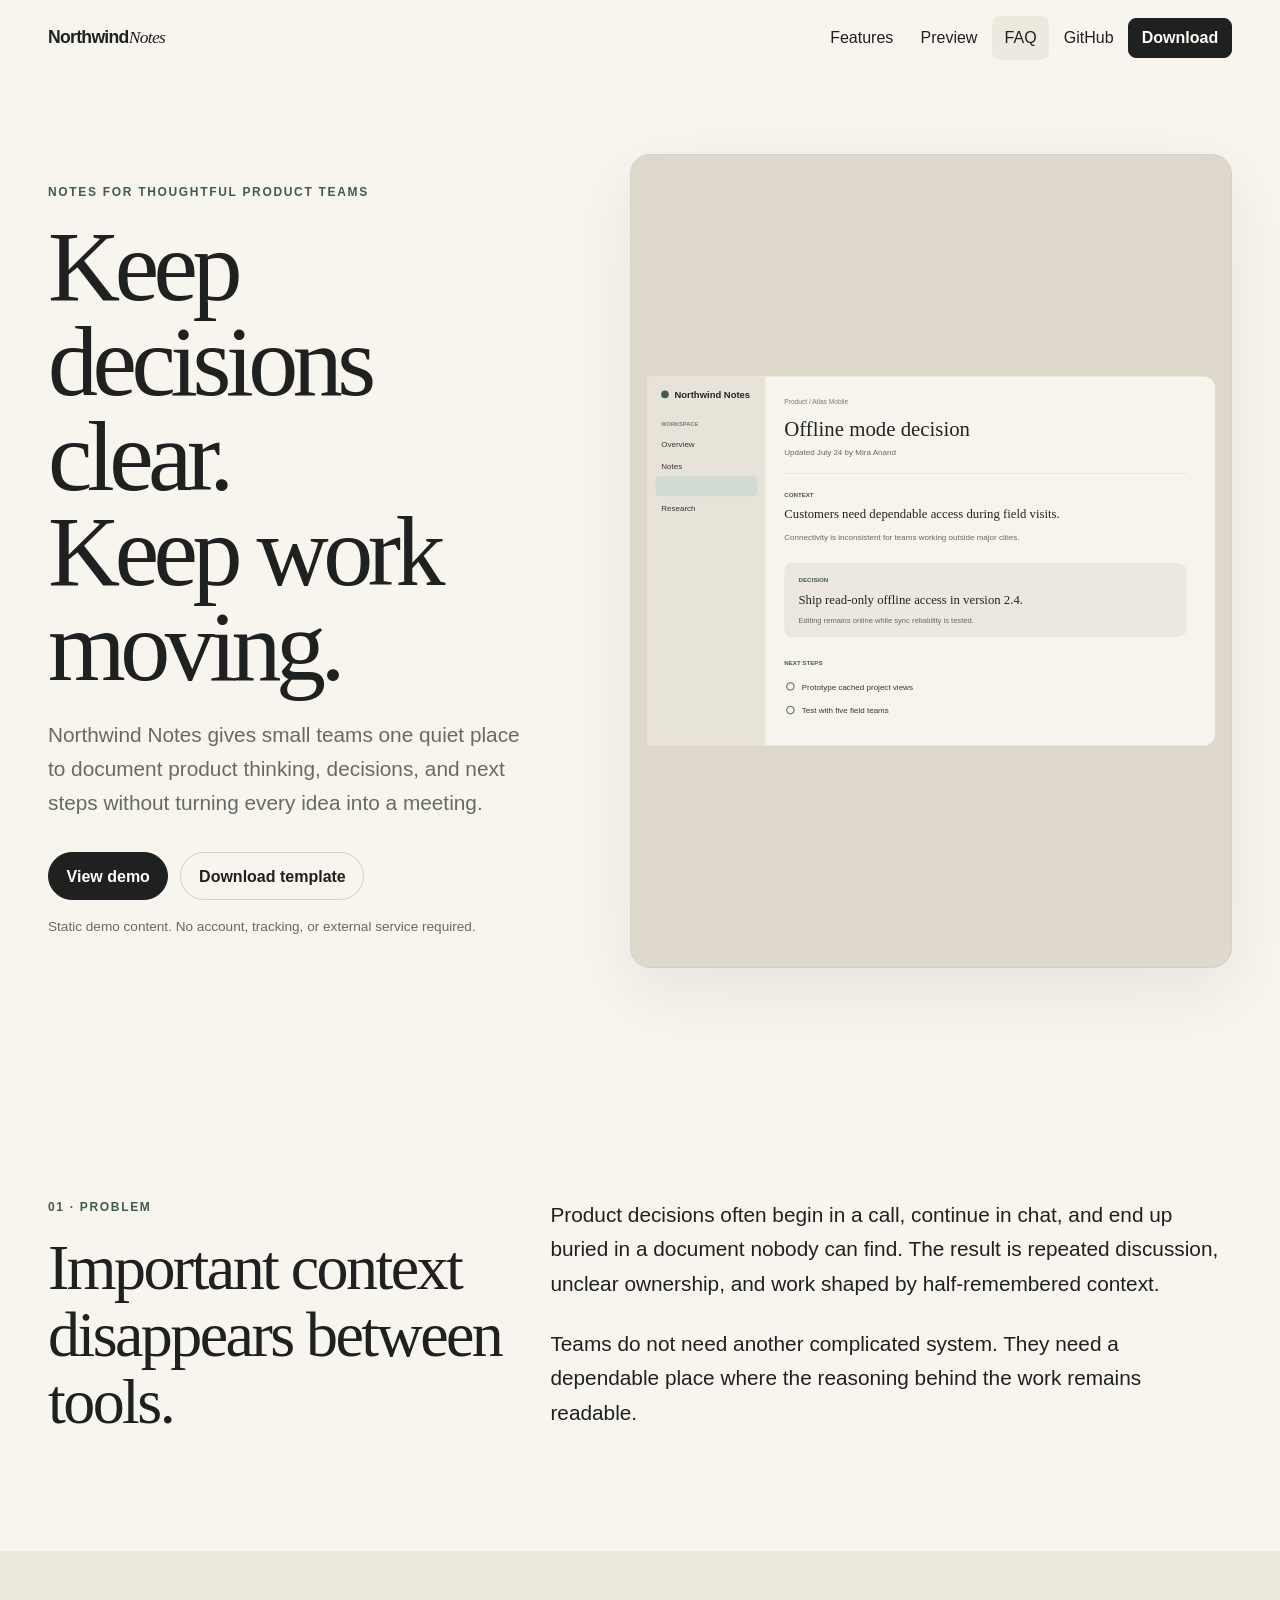
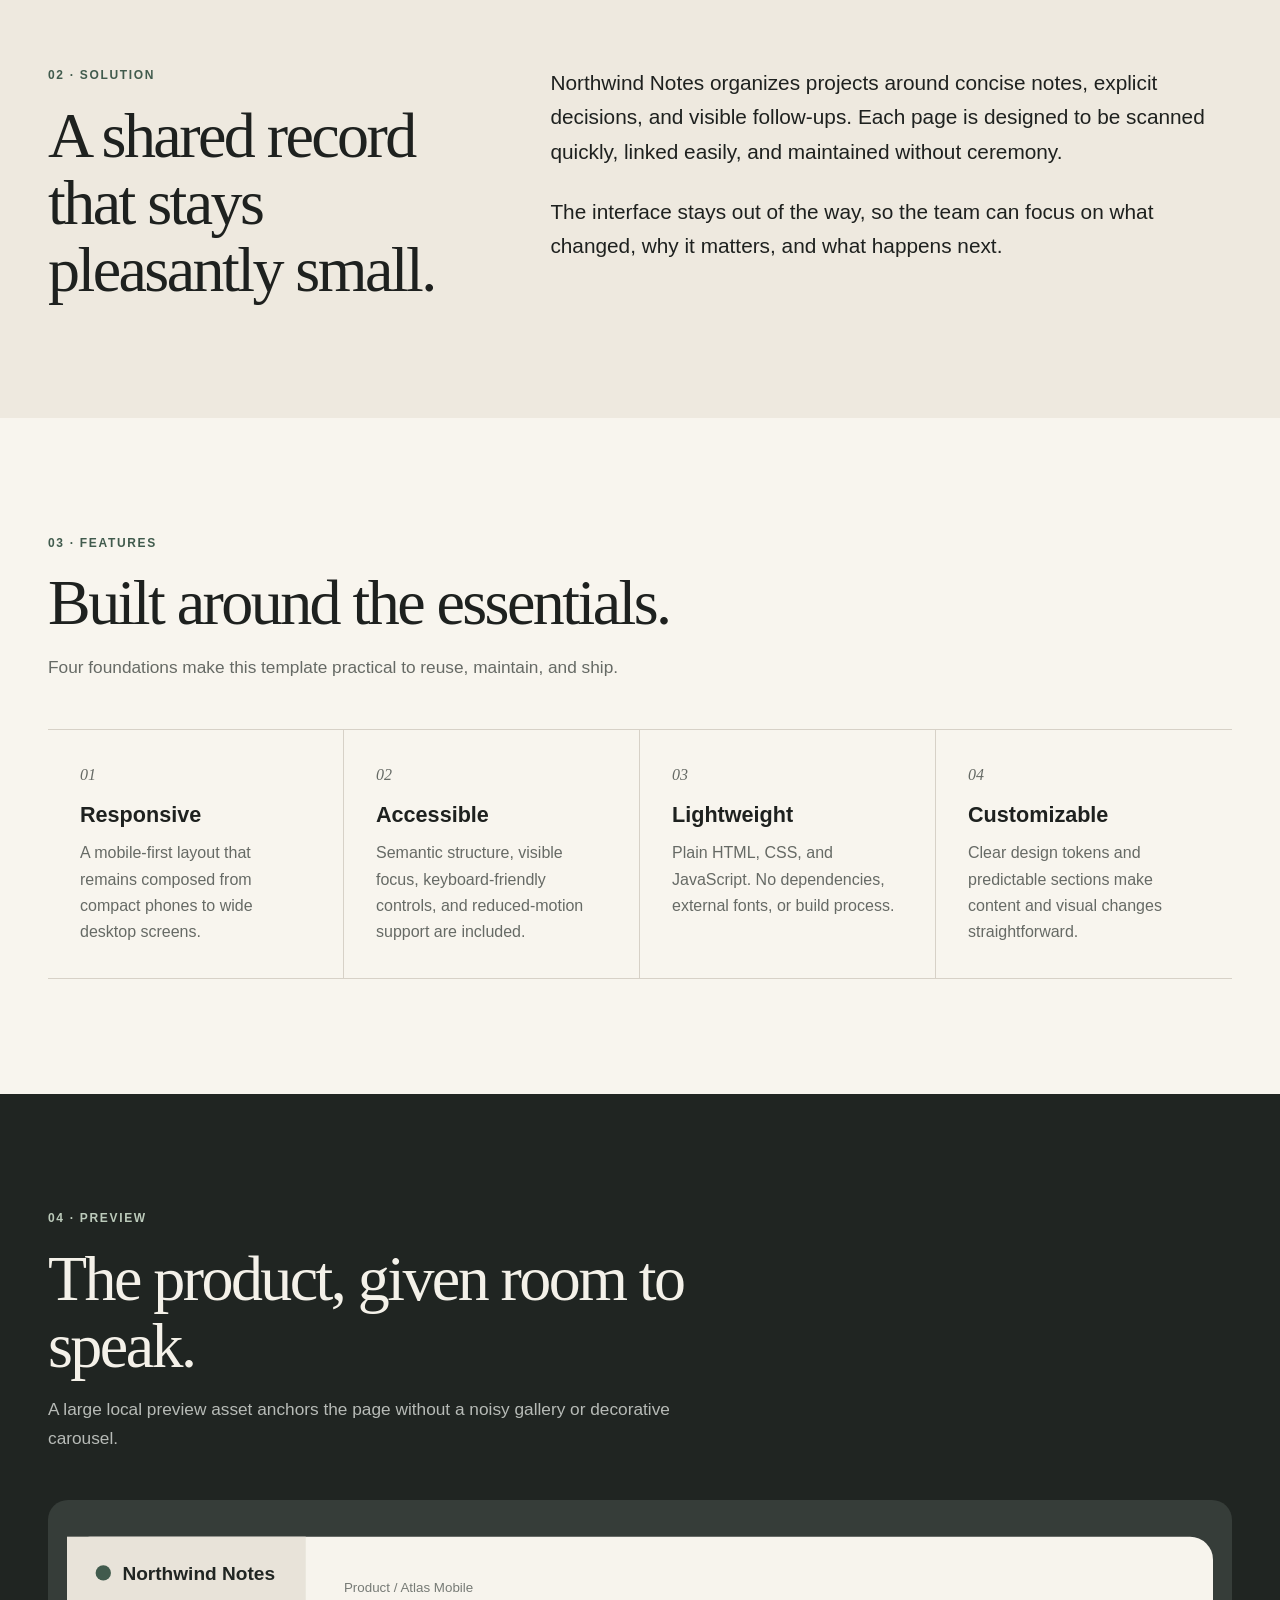
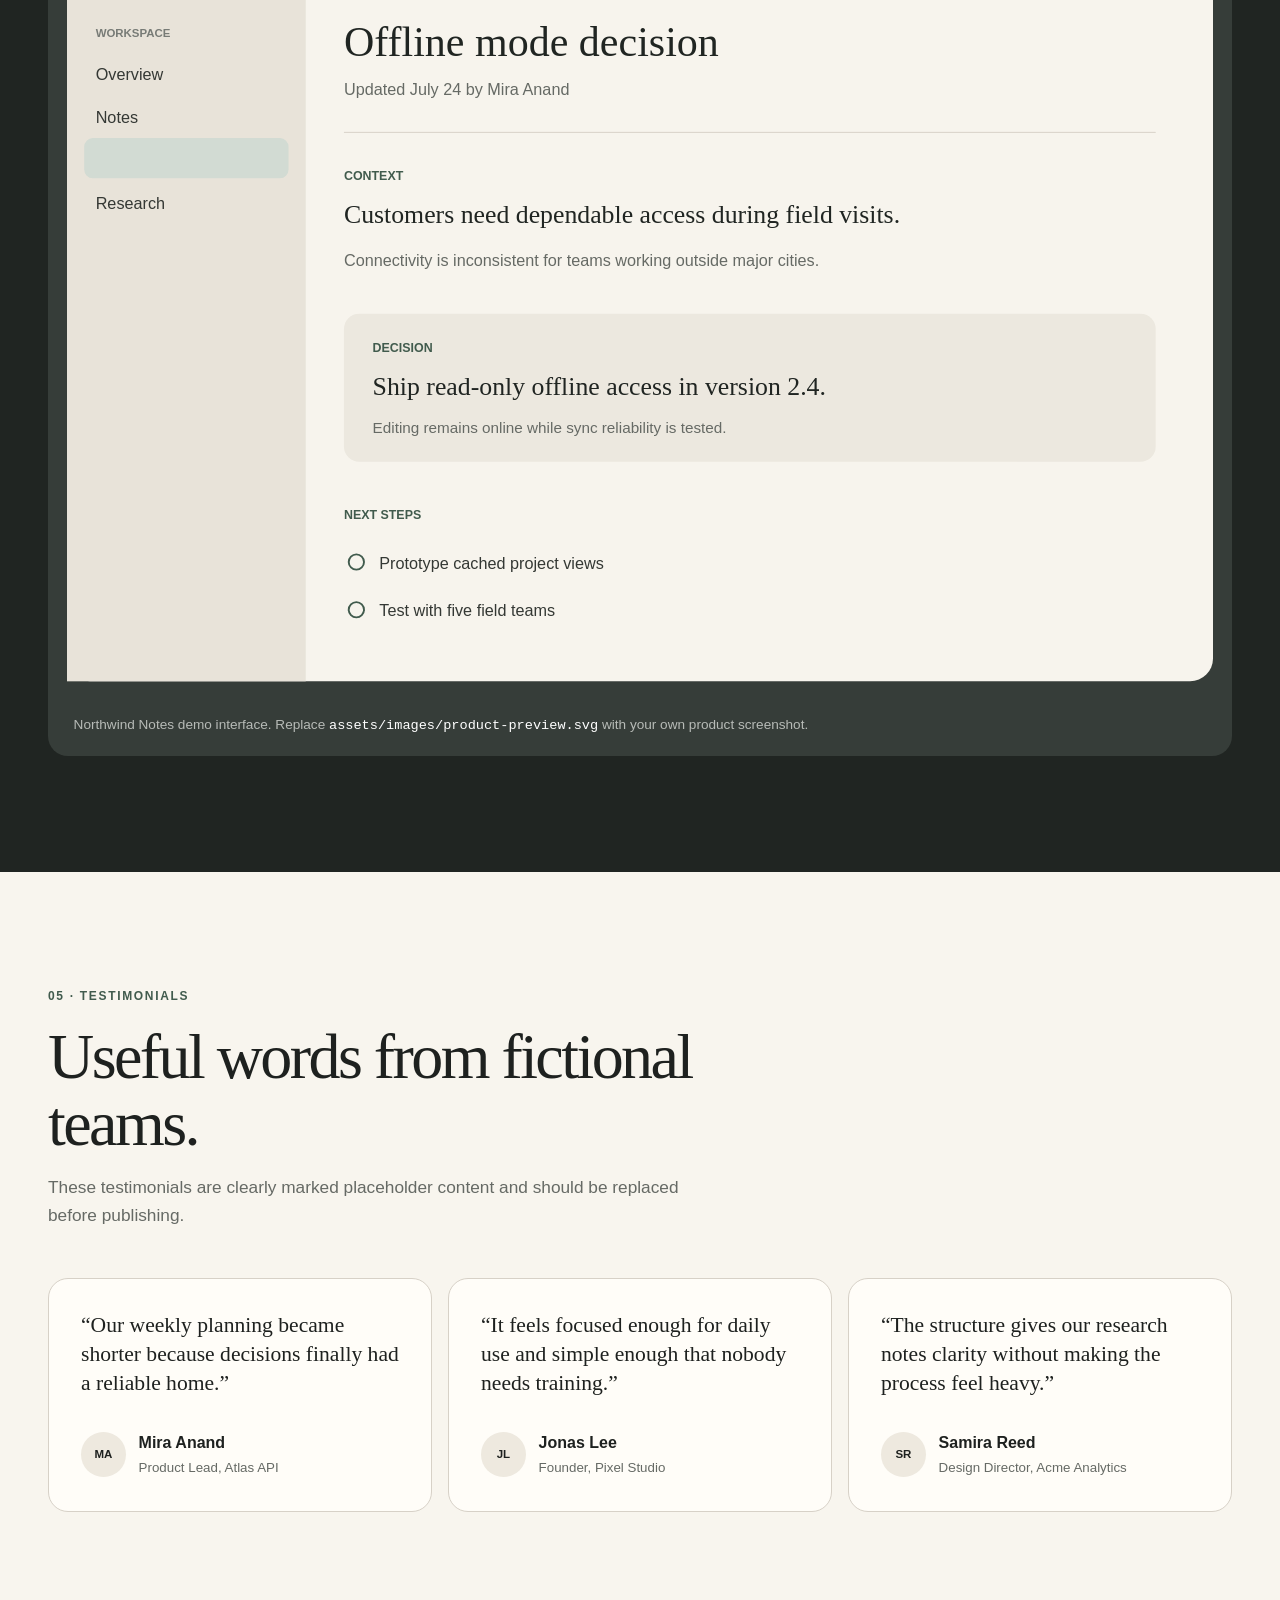
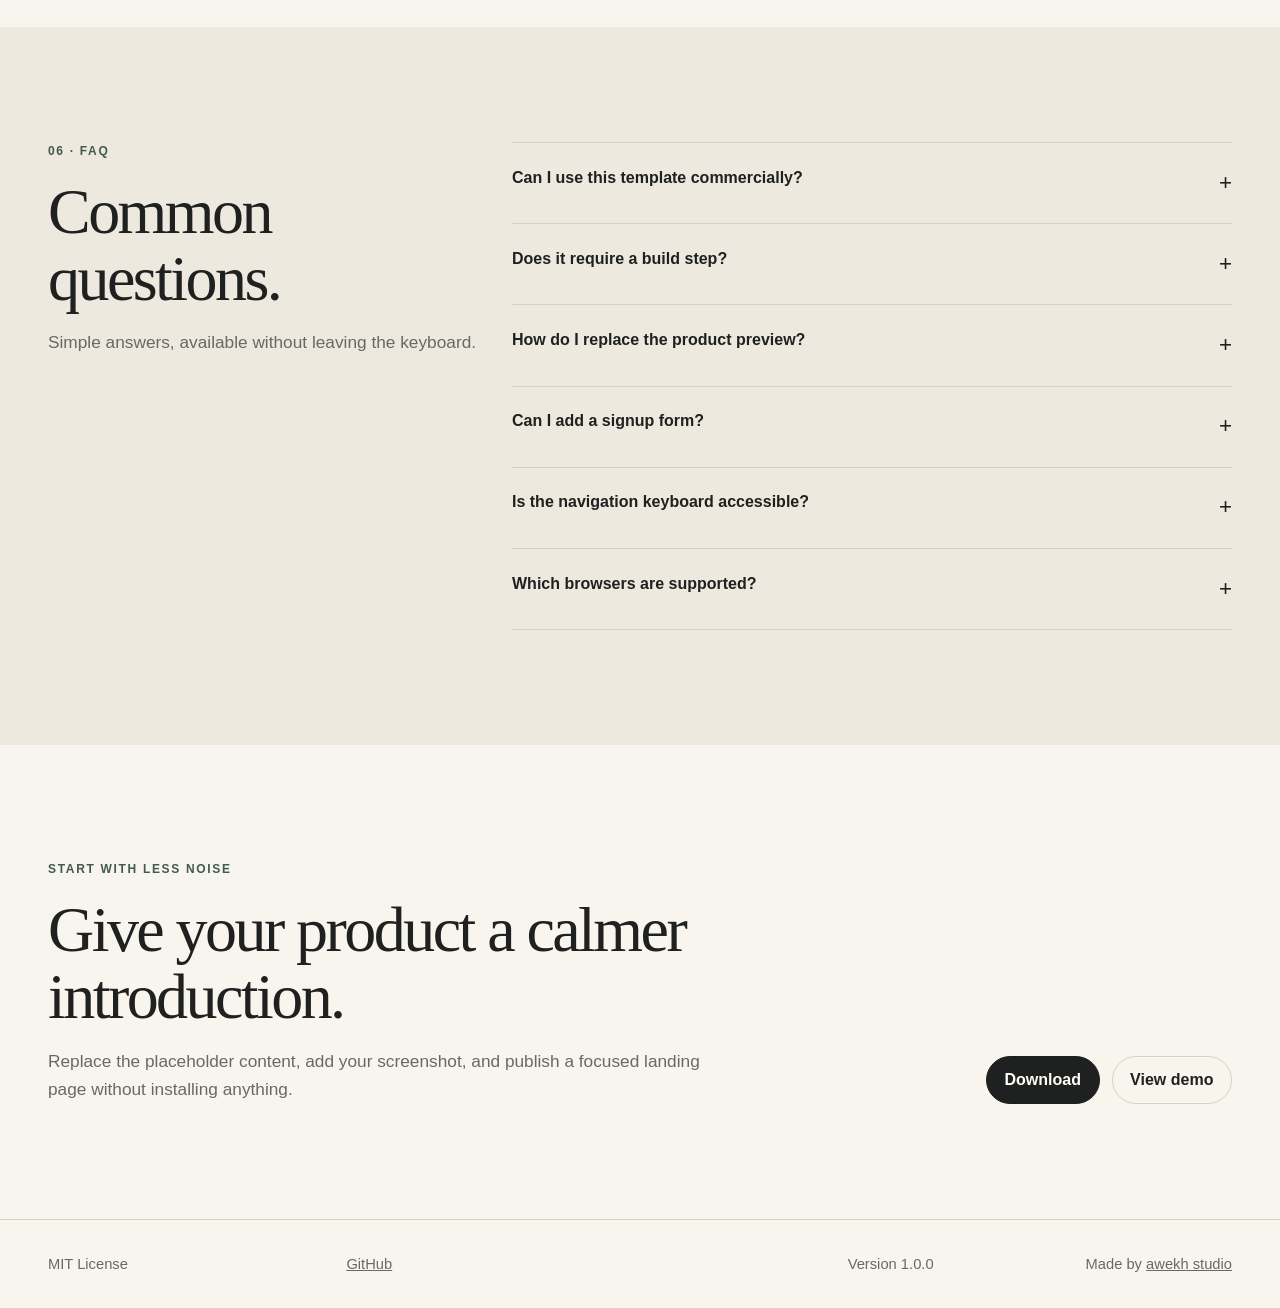
==== index.html @ 86cfe7d2 "initial commit" ====
<!doctype html>
<html lang="en">
<head>
  <meta charset="utf-8">
  <meta name="viewport" content="width=device-width, initial-scale=1">
  <title>Northwind Notes — Calm product notes for focused teams</title>
  <meta name="description" content="Northwind Notes is a calm, focused workspace for product notes, decisions, and lightweight collaboration.">
  <meta name="theme-color" content="#f5f1e8">
  <link rel="canonical" href="https://awekhstudio.github.io/calmlanding/">
  <meta property="og:title" content="Northwind Notes — Calm product notes for focused teams">
  <meta property="og:description" content="A thoughtful workspace for product notes, decisions, and lightweight collaboration.">
  <meta property="og:type" content="website">
  <meta property="og:image" content="preview/calmlanding-cover.jpg">
  <meta name="twitter:card" content="summary_large_image">
  <link rel="icon" href="assets/icons/favicon.svg" type="image/svg+xml">
  <link rel="stylesheet" href="assets/css/reset.css">
  <link rel="stylesheet" href="assets/css/style.css">
  <script src="assets/js/main.js" defer></script>
</head>
<body id="top">
  <a class="skip-link" href="#main-content">Skip to main content</a>

  <header class="site-header" data-header>
    <div class="container nav-shell">
      <a class="brand" href="#top" aria-label="Northwind Notes home">Northwind<span>Notes</span></a>
      <button class="menu-toggle" type="button" aria-expanded="false" aria-controls="primary-navigation">
        <span class="sr-only">Toggle navigation</span>
        <span aria-hidden="true"></span><span aria-hidden="true"></span>
      </button>
      <nav id="primary-navigation" class="primary-nav" aria-label="Primary navigation" data-navigation>
        <a href="#features">Features</a>
        <a href="#preview">Preview</a>
        <a href="#faq">FAQ</a>
        <a href="https://github.com/awekhstudio/calmlanding">GitHub</a>
        <a class="button button-small" href="https://github.com/awekhstudio/calmlanding/archive/refs/heads/main.zip">Download</a>
      </nav>
    </div>
  </header>

  <main id="main-content">
    <section class="hero section">
      <div class="container hero-grid">
        <div class="hero-preview" aria-label="Northwind Notes product preview">
          <img src="assets/images/product-preview.svg" width="1200" height="780" alt="Northwind Notes interface showing a project decision log and recent notes">
        </div>
        <div class="hero-copy">
          <p class="eyebrow">Notes for thoughtful product teams</p>
          <h1>Keep decisions clear.<br>Keep work moving.</h1>
          <p class="lead">Northwind Notes gives small teams one quiet place to document product thinking, decisions, and next steps without turning every idea into a meeting.</p>
          <div class="button-group">
            <a class="button" href="#preview">View demo</a>
            <a class="button button-secondary" href="https://github.com/awekhstudio/calmlanding/archive/refs/heads/main.zip">Download template</a>
          </div>
          <p class="hero-note">Static demo content. No account, tracking, or external service required.</p>
        </div>
      </div>
    </section>

    <section class="section problem" aria-labelledby="problem-title">
      <div class="container editorial-grid">
        <div>
          <p class="section-label" aria-hidden="true">01 · Problem</p>
          <h2 id="problem-title">Important context disappears between tools.</h2>
        </div>
        <div class="editorial-copy">
          <p>Product decisions often begin in a call, continue in chat, and end up buried in a document nobody can find. The result is repeated discussion, unclear ownership, and work shaped by half-remembered context.</p>
          <p>Teams do not need another complicated system. They need a dependable place where the reasoning behind the work remains readable.</p>
        </div>
      </div>
    </section>

    <section class="section solution section-tinted" aria-labelledby="solution-title">
      <div class="container editorial-grid">
        <div>
          <p class="section-label" aria-hidden="true">02 · Solution</p>
          <h2 id="solution-title">A shared record that stays pleasantly small.</h2>
        </div>
        <div class="editorial-copy">
          <p>Northwind Notes organizes projects around concise notes, explicit decisions, and visible follow-ups. Each page is designed to be scanned quickly, linked easily, and maintained without ceremony.</p>
          <p>The interface stays out of the way, so the team can focus on what changed, why it matters, and what happens next.</p>
        </div>
      </div>
    </section>

    <section id="features" class="section" aria-labelledby="features-title">
      <div class="container">
        <div class="section-heading">
          <p class="section-label" aria-hidden="true">03 · Features</p>
          <h2 id="features-title">Built around the essentials.</h2>
          <p>Four foundations make this template practical to reuse, maintain, and ship.</p>
        </div>
        <div class="features-grid">
          <article><span class="feature-index" aria-hidden="true">01</span><h3>Responsive</h3><p>A mobile-first layout that remains composed from compact phones to wide desktop screens.</p></article>
          <article><span class="feature-index" aria-hidden="true">02</span><h3>Accessible</h3><p>Semantic structure, visible focus, keyboard-friendly controls, and reduced-motion support are included.</p></article>
          <article><span class="feature-index" aria-hidden="true">03</span><h3>Lightweight</h3><p>Plain HTML, CSS, and JavaScript. No dependencies, external fonts, or build process.</p></article>
          <article><span class="feature-index" aria-hidden="true">04</span><h3>Customizable</h3><p>Clear design tokens and predictable sections make content and visual changes straightforward.</p></article>
        </div>
      </div>
    </section>

    <section id="preview" class="section preview-section section-dark" aria-labelledby="preview-title">
      <div class="container">
        <div class="section-heading section-heading-light">
          <p class="section-label" aria-hidden="true">04 · Preview</p>
          <h2 id="preview-title">The product, given room to speak.</h2>
          <p>A large local preview asset anchors the page without a noisy gallery or decorative carousel.</p>
        </div>
        <figure class="product-figure">
          <img src="assets/images/product-preview.svg" width="1200" height="780" alt="Large preview of Northwind Notes with project navigation, decision content, and team activity">
          <figcaption>Northwind Notes demo interface. Replace <code>assets/images/product-preview.svg</code> with your own product screenshot.</figcaption>
        </figure>
      </div>
    </section>

    <section class="section testimonials" aria-labelledby="testimonials-title">
      <div class="container">
        <div class="section-heading">
          <p class="section-label" aria-hidden="true">05 · Testimonials</p>
          <h2 id="testimonials-title">Useful words from fictional teams.</h2>
          <p>These testimonials are clearly marked placeholder content and should be replaced before publishing.</p>
        </div>
        <div class="testimonial-grid">
          <figure><blockquote>“Our weekly planning became shorter because decisions finally had a reliable home.”</blockquote><figcaption><span class="avatar" aria-hidden="true">MA</span><span><strong>Mira Anand</strong><small>Product Lead, Atlas API</small></span></figcaption></figure>
          <figure><blockquote>“It feels focused enough for daily use and simple enough that nobody needs training.”</blockquote><figcaption><span class="avatar" aria-hidden="true">JL</span><span><strong>Jonas Lee</strong><small>Founder, Pixel Studio</small></span></figcaption></figure>
          <figure><blockquote>“The structure gives our research notes clarity without making the process feel heavy.”</blockquote><figcaption><span class="avatar" aria-hidden="true">SR</span><span><strong>Samira Reed</strong><small>Design Director, Acme Analytics</small></span></figcaption></figure>
        </div>
      </div>
    </section>

    <section id="faq" class="section section-tinted" aria-labelledby="faq-title">
      <div class="container faq-layout">
        <div class="section-heading">
          <p class="section-label" aria-hidden="true">06 · FAQ</p>
          <h2 id="faq-title">Common questions.</h2>
          <p>Simple answers, available without leaving the keyboard.</p>
        </div>
        <div class="accordion" data-accordion>
          <section class="faq-item"><h3><button aria-expanded="false" aria-controls="faq-1" id="faq-button-1">Can I use this template commercially?<span aria-hidden="true">+</span></button></h3><div id="faq-1" role="region" aria-labelledby="faq-button-1" hidden><p>Yes. CalmLanding is released under the MIT License, so commercial and personal use are permitted with the required license notice.</p></div></section>
          <section class="faq-item"><h3><button aria-expanded="false" aria-controls="faq-2" id="faq-button-2">Does it require a build step?<span aria-hidden="true">+</span></button></h3><div id="faq-2" role="region" aria-labelledby="faq-button-2" hidden><p>No. Open <code>index.html</code> directly, or publish the repository through any static hosting provider.</p></div></section>
          <section class="faq-item"><h3><button aria-expanded="false" aria-controls="faq-3" id="faq-button-3">How do I replace the product preview?<span aria-hidden="true">+</span></button></h3><div id="faq-3" role="region" aria-labelledby="faq-button-3" hidden><p>Replace the local SVG in <code>assets/images</code>, then update the image dimensions and alternative text in <code>index.html</code>.</p></div></section>
          <section class="faq-item"><h3><button aria-expanded="false" aria-controls="faq-4" id="faq-button-4">Can I add a signup form?<span aria-hidden="true">+</span></button></h3><div id="faq-4" role="region" aria-labelledby="faq-button-4" hidden><p>Yes, but form processing requires a backend or third-party service. Review its privacy, accessibility, and security implications before adding it.</p></div></section>
          <section class="faq-item"><h3><button aria-expanded="false" aria-controls="faq-5" id="faq-button-5">Is the navigation keyboard accessible?<span aria-hidden="true">+</span></button></h3><div id="faq-5" role="region" aria-labelledby="faq-button-5" hidden><p>Yes. The menu button exposes its state, focus remains visible, and the mobile menu closes with Escape.</p></div></section>
          <section class="faq-item"><h3><button aria-expanded="false" aria-controls="faq-6" id="faq-button-6">Which browsers are supported?<span aria-hidden="true">+</span></button></h3><div id="faq-6" role="region" aria-labelledby="faq-button-6" hidden><p>The template targets current versions of Chrome, Edge, Firefox, and Safari. Internet Explorer is not supported.</p></div></section>
        </div>
      </div>
    </section>

    <section class="section cta" aria-labelledby="cta-title">
      <div class="container cta-inner">
        <div><p class="eyebrow">Start with less noise</p><h2 id="cta-title">Give your product a calmer introduction.</h2><p>Replace the placeholder content, add your screenshot, and publish a focused landing page without installing anything.</p></div>
        <div class="button-group"><a class="button" href="https://github.com/awekhstudio/calmlanding/archive/refs/heads/main.zip">Download</a><a class="button button-secondary" href="#preview">View demo</a></div>
      </div>
    </section>
  </main>

  <footer class="site-footer">
    <div class="container footer-grid">
      <p>MIT License</p>
      <a href="https://github.com/awekhstudio/calmlanding">GitHub</a>
      <p>Version 1.0.0</p>
      <p>Made by <a href="https://github.com/awekhstudio">awekh studio</a></p>
    </div>
  </footer>
</body>
</html>
---- assets/css/style.css ----
:root{--color-bg:#f8f5ee;--color-surface:#fffdf8;--color-tint:#eee9df;--color-text:#1e211f;--color-muted:#666a65;--color-line:#d7d1c7;--color-accent:#415b4d;--color-dark:#202522;--color-dark-text:#f4f1e9;--font-sans:Inter,ui-sans-serif,-apple-system,BlinkMacSystemFont,"Segoe UI",sans-serif;--font-serif:Georgia,"Times New Roman",serif;--container:1200px;--gutter:clamp(1.25rem,4vw,3rem);--space-1:.5rem;--space-2:.75rem;--space-3:1rem;--space-4:1.5rem;--space-5:2rem;--space-6:3rem;--space-7:clamp(4.5rem,9vw,8rem);--radius:1.25rem;--transition:180ms ease}
html{background:var(--color-bg);scroll-padding-top:6rem}body{font-family:var(--font-sans);color:var(--color-text);background:var(--color-bg);line-height:1.65}a{color:inherit}button,a{touch-action:manipulation}.container{width:min(100% - (2 * var(--gutter)),var(--container));margin-inline:auto}.section{padding-block:var(--space-7)}.sr-only{position:absolute;width:1px;height:1px;padding:0;margin:-1px;overflow:hidden;clip:rect(0,0,0,0);white-space:nowrap;border:0}.skip-link{position:fixed;z-index:100;top:1rem;left:1rem;padding:.75rem 1rem;background:var(--color-text);color:white;transform:translateY(-180%)}.skip-link:focus{transform:none}a:focus-visible,button:focus-visible{outline:3px solid #8e6f2f;outline-offset:4px}.site-header{position:sticky;top:0;z-index:20;background:color-mix(in srgb,var(--color-bg) 92%,transparent);border-bottom:1px solid transparent;backdrop-filter:blur(12px)}.site-header.is-scrolled{border-color:var(--color-line)}.nav-shell{min-height:4.75rem;display:flex;align-items:center;justify-content:space-between}.brand{font-weight:750;text-decoration:none;letter-spacing:-.04em;font-size:1.1rem}.brand span{font-family:var(--font-serif);font-style:italic;font-weight:400}.menu-toggle{width:2.75rem;height:2.75rem;border:1px solid var(--color-line);border-radius:50%;background:var(--color-surface);display:grid;place-content:center;gap:6px}.menu-toggle span[aria-hidden]{display:block;width:18px;height:1px;background:currentColor;transition:transform var(--transition)}.menu-toggle[aria-expanded=true] span[aria-hidden]:first-of-type{transform:translateY(3.5px) rotate(45deg)}.menu-toggle[aria-expanded=true] span[aria-hidden]:last-of-type{transform:translateY(-3.5px) rotate(-45deg)}.primary-nav{position:absolute;inset:4.75rem 0 auto;background:var(--color-bg);border-bottom:1px solid var(--color-line);padding:1rem var(--gutter) 1.5rem;display:none;flex-direction:column;gap:.25rem}.primary-nav.is-open{display:flex}.primary-nav a{padding:.75rem;text-decoration:none;border-radius:.5rem}.primary-nav a:not(.button):hover,.primary-nav a[aria-current=true]{background:var(--color-tint)}.button{display:inline-flex;justify-content:center;align-items:center;min-height:3rem;padding:.75rem 1.1rem;border:1px solid var(--color-text);background:var(--color-text);color:var(--color-surface);border-radius:999px;font-weight:650;text-decoration:none;line-height:1.2;transition:transform var(--transition),background var(--transition)}.button:hover{transform:translateY(-2px);background:#343936}.button-secondary{background:transparent;color:var(--color-text);border-color:var(--color-line)}.button-secondary:hover{background:var(--color-surface)}.button-small{min-height:2.5rem;padding:.55rem 1rem}.hero{padding-top:clamp(2rem,6vw,5rem)}.hero-grid{display:grid;gap:var(--space-6)}.hero-preview{order:-1;background:#ded8cd;border:1px solid var(--color-line);border-radius:var(--radius);padding:clamp(.6rem,2vw,1rem);box-shadow:0 24px 70px rgb(34 37 34 / .08)}.hero-preview img{border-radius:calc(var(--radius) - .45rem);width:100%}.eyebrow,.section-label{text-transform:uppercase;letter-spacing:.14em;font-size:.75rem;font-weight:750;color:var(--color-accent)}.hero h1{font-family:var(--font-serif);font-size:clamp(2.8rem,9vw,6.25rem);line-height:.95;letter-spacing:-.055em;font-weight:400;margin-top:var(--space-3)}.lead{font-size:clamp(1.08rem,2vw,1.3rem);color:var(--color-muted);max-width:42rem;margin-top:var(--space-4)}.button-group{display:flex;flex-wrap:wrap;gap:.75rem;margin-top:var(--space-5)}.hero-note{font-size:.85rem;color:var(--color-muted);margin-top:var(--space-3)}.editorial-grid{display:grid;gap:var(--space-5)}.editorial-grid h2,.section-heading h2,.cta h2{font-family:var(--font-serif);font-weight:400;font-size:clamp(2.1rem,5vw,4rem);line-height:1.05;letter-spacing:-.04em;margin-top:var(--space-3)}.editorial-copy{font-size:clamp(1.08rem,2vw,1.3rem);max-width:43rem}.editorial-copy p+p{margin-top:1.25em}.section-tinted{background:var(--color-tint)}.section-heading{max-width:47rem;margin-bottom:var(--space-6)}.section-heading>p:last-child{color:var(--color-muted);font-size:1.08rem;margin-top:var(--space-3);max-width:40rem}.features-grid{display:grid;border-top:1px solid var(--color-line)}.features-grid article{padding-block:var(--space-5);border-bottom:1px solid var(--color-line)}.feature-index{font-family:var(--font-serif);font-style:italic;color:var(--color-muted)}.features-grid h3{font-size:1.35rem;margin:.5rem 0}.features-grid p{color:var(--color-muted);max-width:29rem}.section-dark{background:var(--color-dark);color:var(--color-dark-text)}.section-heading-light .section-label{color:#bccbbb}.section-heading-light>p:last-child{color:#b7bbb7}.product-figure{background:#363d39;padding:clamp(.6rem,2vw,1.2rem);border-radius:var(--radius)}.product-figure img{width:100%;border-radius:calc(var(--radius) - .5rem)}.product-figure figcaption{font-size:.85rem;color:#b7bbb7;padding:.9rem .4rem 0}.product-figure code{color:#fff}.testimonial-grid{display:grid;gap:1rem}.testimonial-grid figure{padding:var(--space-5);background:var(--color-surface);border:1px solid var(--color-line);border-radius:var(--radius)}blockquote{font-family:var(--font-serif);font-size:1.35rem;line-height:1.35}.testimonial-grid figcaption{display:flex;align-items:center;gap:.8rem;margin-top:var(--space-5)}.avatar{width:2.8rem;height:2.8rem;border-radius:50%;display:grid;place-items:center;background:var(--color-tint);font-size:.72rem;font-weight:750}.testimonial-grid strong,.testimonial-grid small{display:block}.testimonial-grid small{color:var(--color-muted)}.faq-layout{display:grid;gap:var(--space-5)}.accordion{border-top:1px solid var(--color-line)}.faq-item{border-bottom:1px solid var(--color-line)}.faq-item h3{font-size:1rem}.faq-item button{width:100%;border:0;background:transparent;text-align:left;padding:1.35rem 0;display:flex;justify-content:space-between;gap:1rem;color:inherit;font-weight:700}.faq-item button span{font-size:1.4rem;font-weight:400;transition:transform var(--transition)}.faq-item button[aria-expanded=true] span{transform:rotate(45deg)}.faq-item [role=region]{padding:0 2rem 1.5rem 0;color:var(--color-muted)}.cta-inner{display:grid;gap:var(--space-5);align-items:end}.cta p:not(.eyebrow){color:var(--color-muted);font-size:1.08rem;max-width:42rem;margin-top:var(--space-3)}.site-footer{border-top:1px solid var(--color-line);padding-block:2rem}.footer-grid{display:grid;gap:.6rem;color:var(--color-muted);font-size:.92rem}.footer-grid a:hover{color:var(--color-text)}
@media(min-width:48rem){.menu-toggle{display:none}.primary-nav{position:static;display:flex;flex-direction:row;align-items:center;background:transparent;border:0;padding:0;gap:.1rem}.primary-nav a{padding:.55rem .8rem}.hero-grid{grid-template-columns:minmax(0,.9fr) minmax(0,1.1fr);align-items:center}.hero-preview{order:0}.hero-copy{grid-column:1;grid-row:1}.hero-preview{grid-column:2;grid-row:1}.editorial-grid{grid-template-columns:minmax(0,.8fr) minmax(0,1.2fr);gap:var(--space-6)}.features-grid{grid-template-columns:repeat(2,1fr)}.features-grid article:nth-child(odd){padding-right:var(--space-5);border-right:1px solid var(--color-line)}.features-grid article:nth-child(even){padding-left:var(--space-5)}.testimonial-grid{grid-template-columns:repeat(3,1fr)}.faq-layout{grid-template-columns:.75fr 1.25fr}.cta-inner{grid-template-columns:1.3fr auto}.footer-grid{grid-template-columns:repeat(4,1fr);align-items:center}.footer-grid>*:nth-child(n+3){text-align:right}}
@media(min-width:75rem){.hero-grid{gap:clamp(4rem,7vw,7rem)}.features-grid{grid-template-columns:repeat(4,1fr)}.features-grid article{padding:var(--space-5)}.features-grid article:not(:last-child){border-right:1px solid var(--color-line)}.features-grid article:nth-child(even){padding:var(--space-5)}}
@media print{.site-header,.skip-link,.button-group{display:none!important}body{background:#fff;color:#000;font-size:10pt}.section{padding-block:20pt}.section-dark,.section-tinted{background:#fff!important;color:#000!important}.hero-grid,.editorial-grid,.faq-layout,.cta-inner{display:block}.hero-preview{max-width:55%;float:right;margin:0 0 20pt 20pt}.product-figure{background:#fff;border:1px solid #ccc}.faq-item [role=region][hidden]{display:block}.testimonial-grid{grid-template-columns:repeat(3,1fr)}a{color:#000;text-decoration:none}.site-footer{break-before:avoid}}
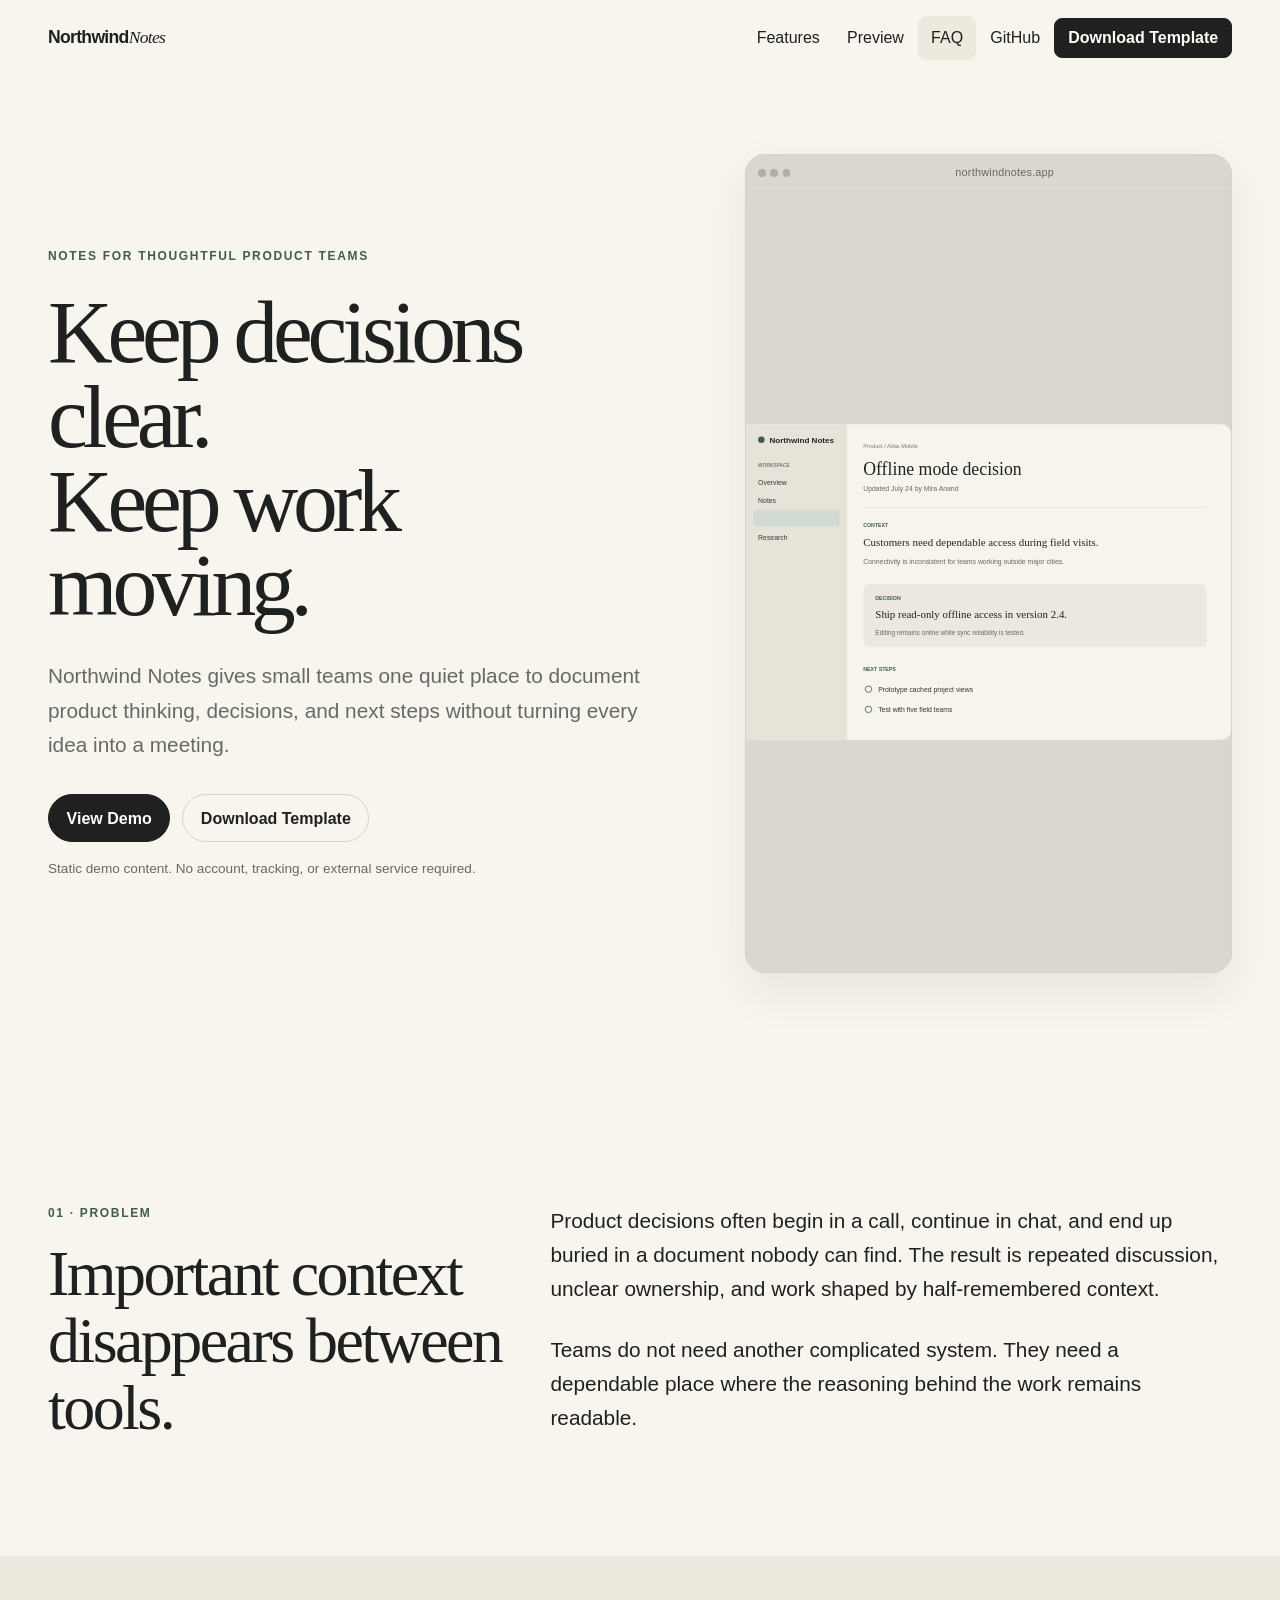
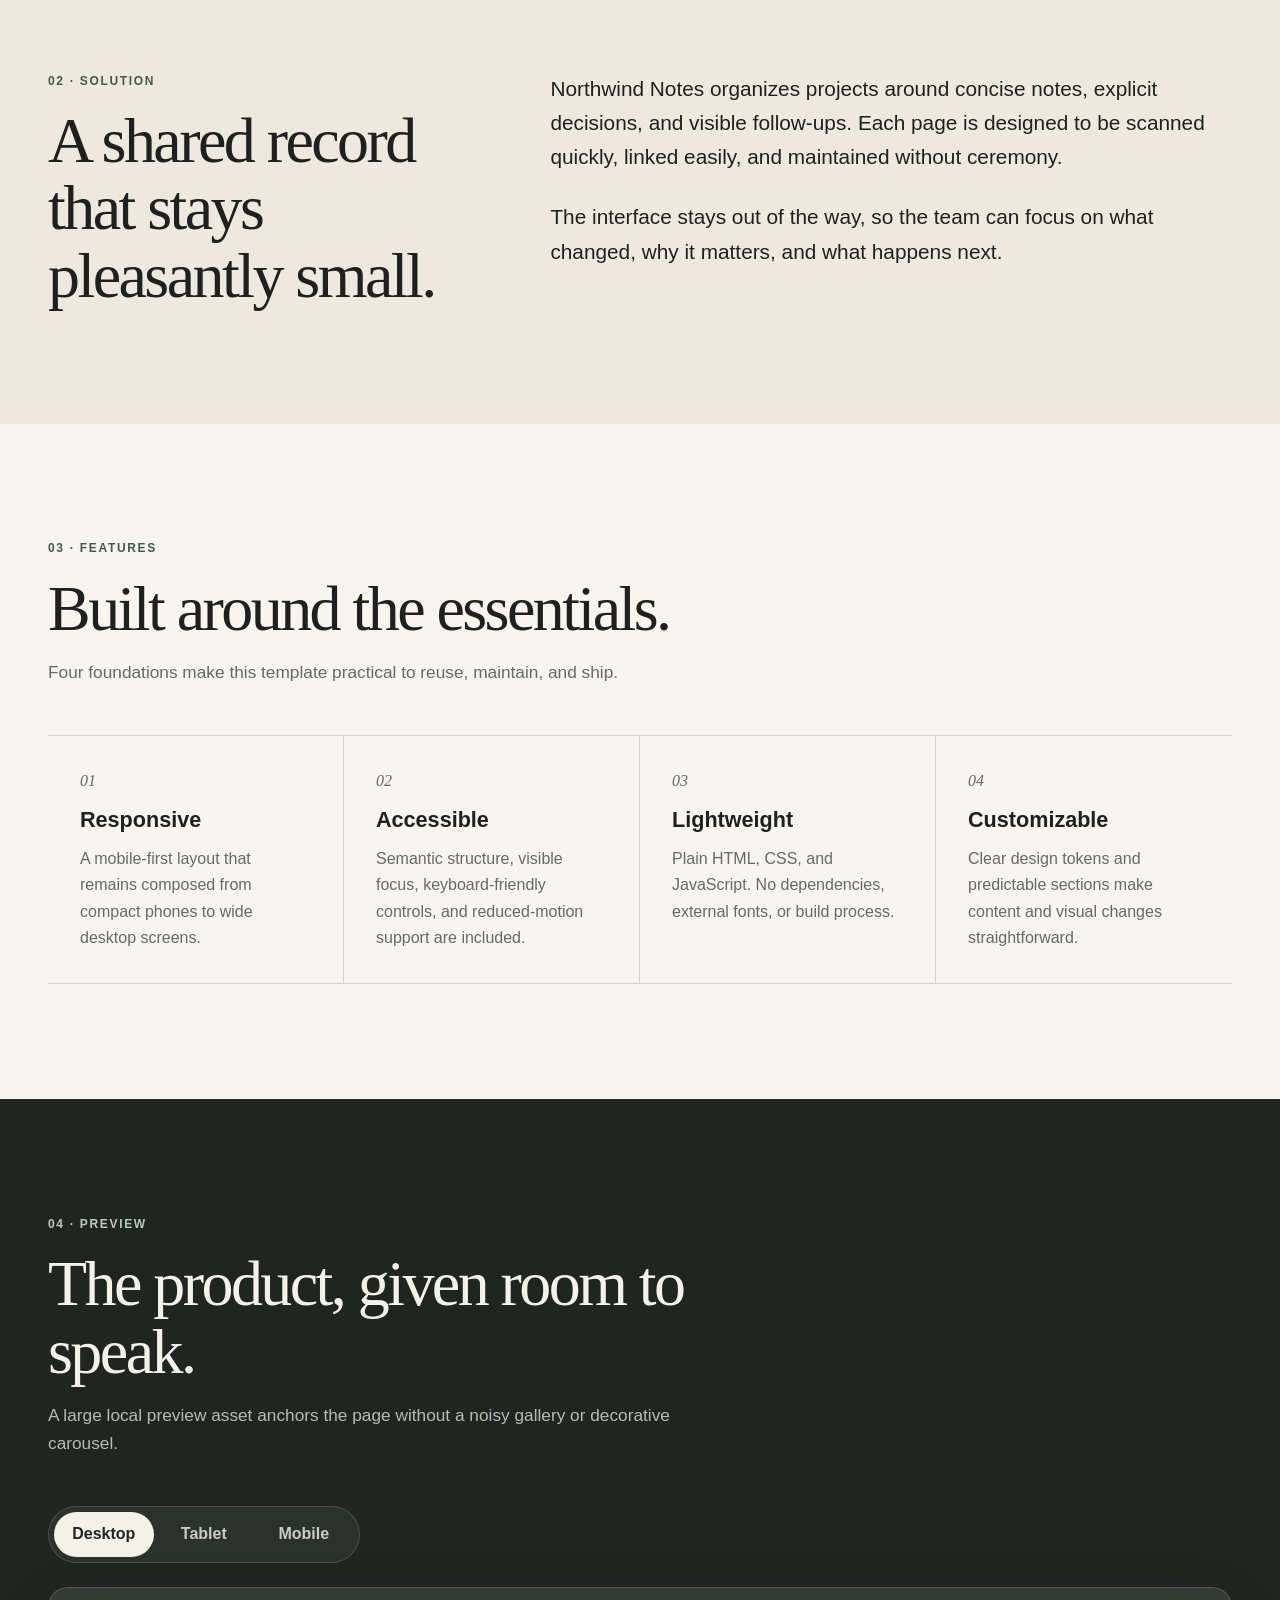
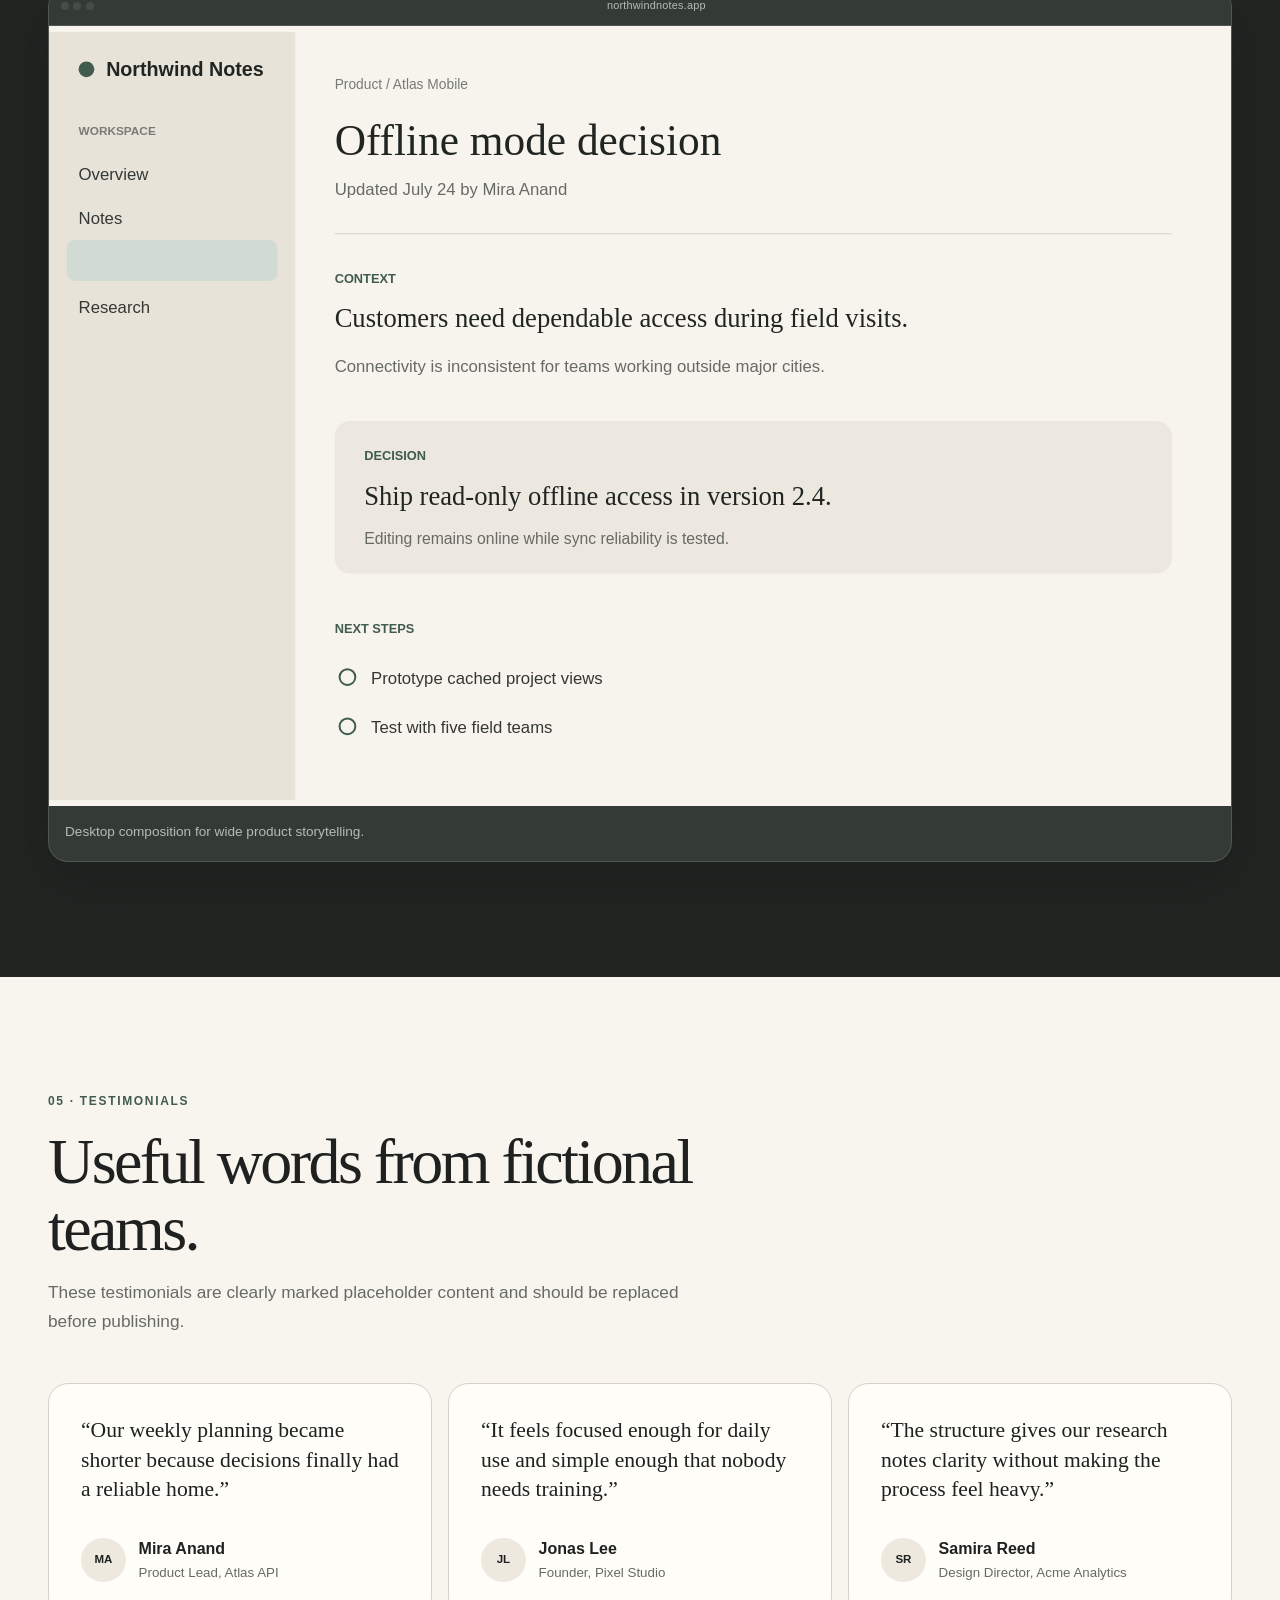
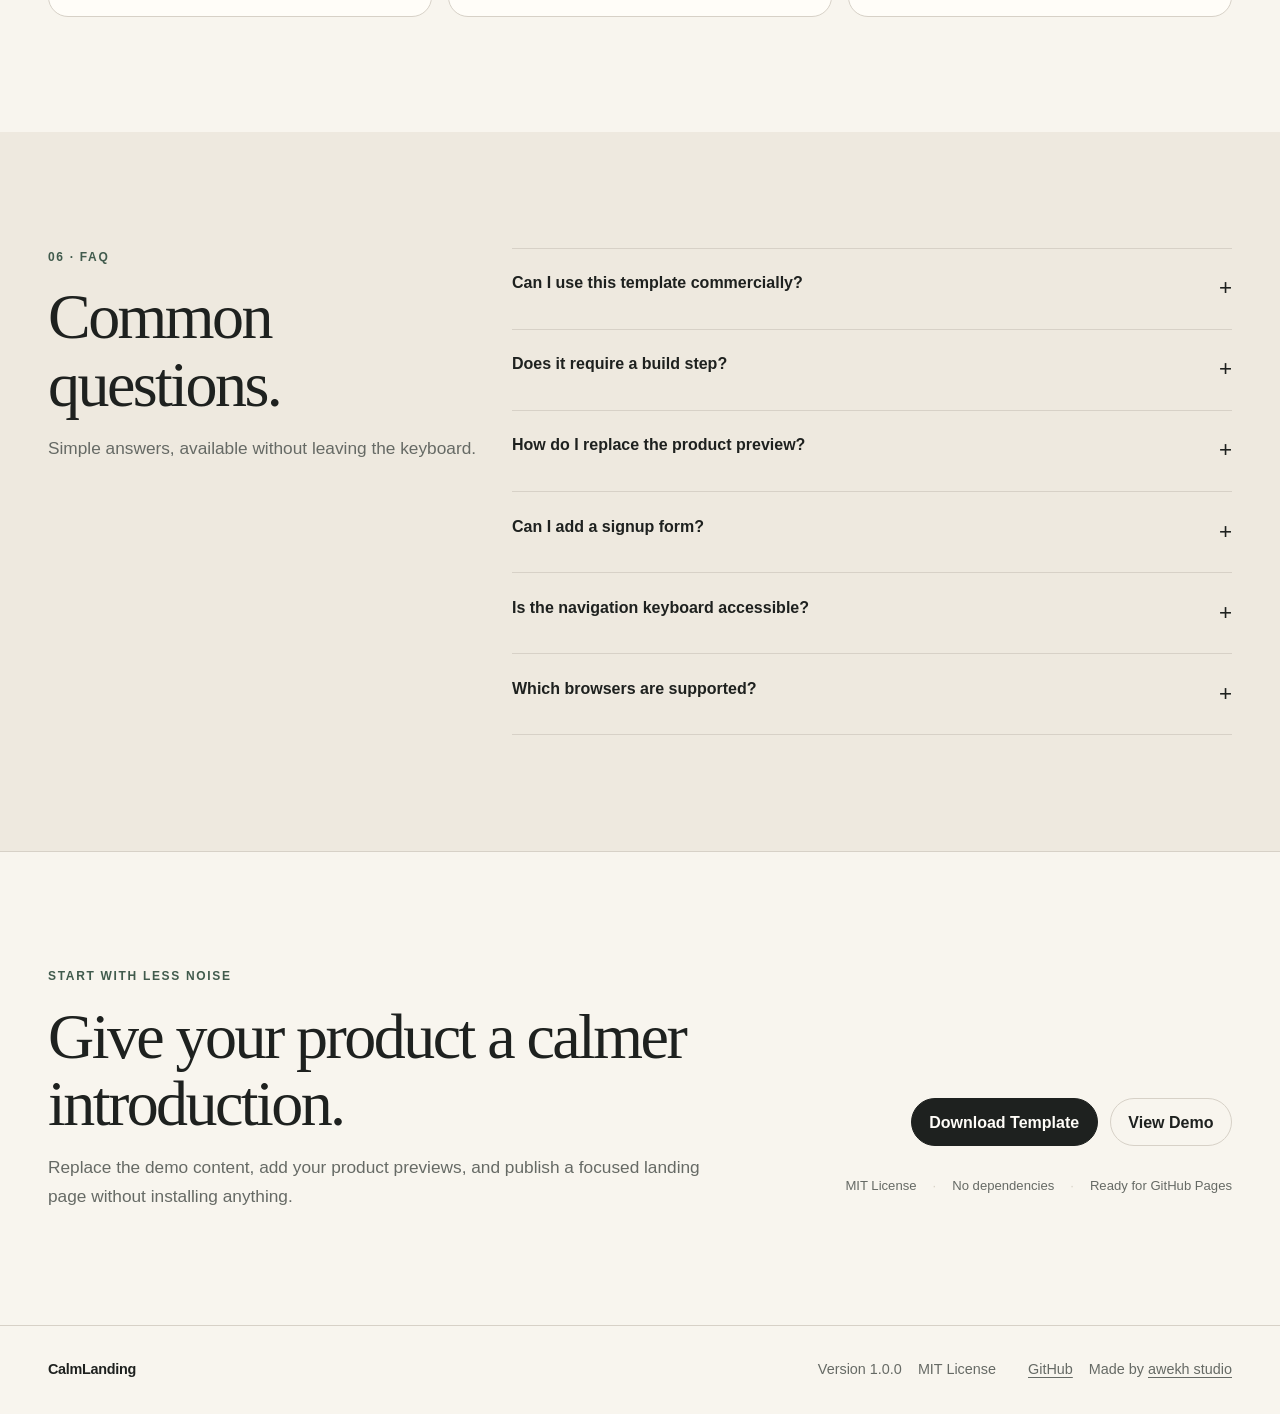
==== commit fee4c905: "perbaikan di tampilan visual dan penambahan fitur" ====
--- a/index.html
+++ b/index.html
@@ -32,7 +32,7 @@
         <a href="#preview">Preview</a>
         <a href="#faq">FAQ</a>
         <a href="https://github.com/awekhstudio/calmlanding">GitHub</a>
-        <a class="button button-small" href="https://github.com/awekhstudio/calmlanding/archive/refs/heads/main.zip">Download</a>
+        <a class="button button-small" href="https://github.com/awekhstudio/calmlanding/archive/refs/heads/main.zip">Download Template</a>
       </nav>
     </div>
   </header>
@@ -40,16 +40,20 @@
   <main id="main-content">
     <section class="hero section">
       <div class="container hero-grid">
-        <div class="hero-preview" aria-label="Northwind Notes product preview">
-          <img src="assets/images/product-preview.svg" width="1200" height="780" alt="Northwind Notes interface showing a project decision log and recent notes">
-        </div>
+        <figure class="hero-preview browser-frame">
+          <div class="browser-frame-bar" aria-hidden="true">
+            <span class="browser-frame-dots"><i></i><i></i><i></i></span>
+            <span class="browser-frame-address">northwindnotes.app</span>
+          </div>
+          <img src="assets/images/product-preview-desktop.svg" width="1200" height="780" alt="Northwind Notes interface showing a project decision log and recent notes">
+        </figure>
         <div class="hero-copy">
           <p class="eyebrow">Notes for thoughtful product teams</p>
           <h1>Keep decisions clear.<br>Keep work moving.</h1>
           <p class="lead">Northwind Notes gives small teams one quiet place to document product thinking, decisions, and next steps without turning every idea into a meeting.</p>
           <div class="button-group">
-            <a class="button" href="#preview">View demo</a>
-            <a class="button button-secondary" href="https://github.com/awekhstudio/calmlanding/archive/refs/heads/main.zip">Download template</a>
+            <a class="button" href="#preview">View Demo</a>
+            <a class="button button-secondary" href="https://github.com/awekhstudio/calmlanding/archive/refs/heads/main.zip">Download Template</a>
           </div>
           <p class="hero-note">Static demo content. No account, tracking, or external service required.</p>
         </div>
@@ -105,10 +109,46 @@
           <h2 id="preview-title">The product, given room to speak.</h2>
           <p>A large local preview asset anchors the page without a noisy gallery or decorative carousel.</p>
         </div>
-        <figure class="product-figure">
-          <img src="assets/images/product-preview.svg" width="1200" height="780" alt="Large preview of Northwind Notes with project navigation, decision content, and team activity">
-          <figcaption>Northwind Notes demo interface. Replace <code>assets/images/product-preview.svg</code> with your own product screenshot.</figcaption>
-        </figure>
+        <div class="preview-tabs" data-preview-tabs>
+          <div class="preview-tablist" role="tablist" aria-label="Choose a responsive product preview">
+            <button id="preview-tab-desktop" role="tab" type="button" aria-selected="true" aria-controls="preview-panel-desktop" tabindex="0">Desktop</button>
+            <button id="preview-tab-tablet" role="tab" type="button" aria-selected="false" aria-controls="preview-panel-tablet" tabindex="-1">Tablet</button>
+            <button id="preview-tab-mobile" role="tab" type="button" aria-selected="false" aria-controls="preview-panel-mobile" tabindex="-1">Mobile</button>
+          </div>
+
+          <div id="preview-panel-desktop" class="preview-panel" role="tabpanel" aria-labelledby="preview-tab-desktop">
+            <figure class="product-figure browser-frame">
+              <div class="browser-frame-bar" aria-hidden="true">
+                <span class="browser-frame-dots"><i></i><i></i><i></i></span>
+                <span class="browser-frame-address">northwindnotes.app</span>
+              </div>
+              <img src="assets/images/product-preview-desktop.svg" width="1200" height="780" alt="Desktop layout of Northwind Notes with project navigation, decision content, and team activity">
+              <figcaption>Desktop composition for wide product storytelling.</figcaption>
+            </figure>
+          </div>
+
+          <div id="preview-panel-tablet" class="preview-panel" role="tabpanel" aria-labelledby="preview-tab-tablet">
+            <figure class="product-figure browser-frame browser-frame-tablet">
+              <div class="browser-frame-bar" aria-hidden="true">
+                <span class="browser-frame-dots"><i></i><i></i><i></i></span>
+                <span class="browser-frame-address">northwindnotes.app</span>
+              </div>
+              <img src="assets/images/product-preview-tablet.svg" width="820" height="980" alt="Tablet layout of Northwind Notes with a compact project list and readable decision summary">
+              <figcaption>Tablet composition with a tighter reading column.</figcaption>
+            </figure>
+          </div>
+
+          <div id="preview-panel-mobile" class="preview-panel" role="tabpanel" aria-labelledby="preview-tab-mobile">
+            <figure class="product-figure browser-frame browser-frame-mobile">
+              <div class="browser-frame-bar" aria-hidden="true">
+                <span class="browser-frame-dots"><i></i><i></i><i></i></span>
+                <span class="browser-frame-address">northwindnotes.app</span>
+              </div>
+              <img src="assets/images/product-preview-mobile.svg" width="390" height="844" alt="Mobile layout of Northwind Notes showing a focused decision summary and recent notes">
+              <figcaption>Mobile composition designed for focused reading.</figcaption>
+            </figure>
+          </div>
+        </div>
       </div>
     </section>
 
@@ -137,7 +177,7 @@
         <div class="accordion" data-accordion>
           <section class="faq-item"><h3><button aria-expanded="false" aria-controls="faq-1" id="faq-button-1">Can I use this template commercially?<span aria-hidden="true">+</span></button></h3><div id="faq-1" role="region" aria-labelledby="faq-button-1" hidden><p>Yes. CalmLanding is released under the MIT License, so commercial and personal use are permitted with the required license notice.</p></div></section>
           <section class="faq-item"><h3><button aria-expanded="false" aria-controls="faq-2" id="faq-button-2">Does it require a build step?<span aria-hidden="true">+</span></button></h3><div id="faq-2" role="region" aria-labelledby="faq-button-2" hidden><p>No. Open <code>index.html</code> directly, or publish the repository through any static hosting provider.</p></div></section>
-          <section class="faq-item"><h3><button aria-expanded="false" aria-controls="faq-3" id="faq-button-3">How do I replace the product preview?<span aria-hidden="true">+</span></button></h3><div id="faq-3" role="region" aria-labelledby="faq-button-3" hidden><p>Replace the local SVG in <code>assets/images</code>, then update the image dimensions and alternative text in <code>index.html</code>.</p></div></section>
+          <section class="faq-item"><h3><button aria-expanded="false" aria-controls="faq-3" id="faq-button-3">How do I replace the product preview?<span aria-hidden="true">+</span></button></h3><div id="faq-3" role="region" aria-labelledby="faq-button-3" hidden><p>Replace the desktop, tablet, and mobile SVG files in <code>assets/images</code>, then update their dimensions and alternative text in <code>index.html</code>.</p></div></section>
           <section class="faq-item"><h3><button aria-expanded="false" aria-controls="faq-4" id="faq-button-4">Can I add a signup form?<span aria-hidden="true">+</span></button></h3><div id="faq-4" role="region" aria-labelledby="faq-button-4" hidden><p>Yes, but form processing requires a backend or third-party service. Review its privacy, accessibility, and security implications before adding it.</p></div></section>
           <section class="faq-item"><h3><button aria-expanded="false" aria-controls="faq-5" id="faq-button-5">Is the navigation keyboard accessible?<span aria-hidden="true">+</span></button></h3><div id="faq-5" role="region" aria-labelledby="faq-button-5" hidden><p>Yes. The menu button exposes its state, focus remains visible, and the mobile menu closes with Escape.</p></div></section>
           <section class="faq-item"><h3><button aria-expanded="false" aria-controls="faq-6" id="faq-button-6">Which browsers are supported?<span aria-hidden="true">+</span></button></h3><div id="faq-6" role="region" aria-labelledby="faq-button-6" hidden><p>The template targets current versions of Chrome, Edge, Firefox, and Safari. Internet Explorer is not supported.</p></div></section>
@@ -147,18 +187,37 @@
 
     <section class="section cta" aria-labelledby="cta-title">
       <div class="container cta-inner">
-        <div><p class="eyebrow">Start with less noise</p><h2 id="cta-title">Give your product a calmer introduction.</h2><p>Replace the placeholder content, add your screenshot, and publish a focused landing page without installing anything.</p></div>
-        <div class="button-group"><a class="button" href="https://github.com/awekhstudio/calmlanding/archive/refs/heads/main.zip">Download</a><a class="button button-secondary" href="#preview">View demo</a></div>
+        <div class="cta-copy">
+          <p class="eyebrow">Start with less noise</p>
+          <h2 id="cta-title">Give your product a calmer introduction.</h2>
+          <p>Replace the demo content, add your product previews, and publish a focused landing page without installing anything.</p>
+        </div>
+        <div class="cta-actions">
+          <div class="button-group">
+            <a class="button" href="https://github.com/awekhstudio/calmlanding/archive/refs/heads/main.zip">Download Template</a>
+            <a class="button button-secondary" href="#preview">View Demo</a>
+          </div>
+          <ul class="trust-list" aria-label="Template details">
+            <li>MIT License</li>
+            <li>No dependencies</li>
+            <li>Ready for GitHub Pages</li>
+          </ul>
+        </div>
       </div>
     </section>
   </main>
 
   <footer class="site-footer">
     <div class="container footer-grid">
-      <p>MIT License</p>
-      <a href="https://github.com/awekhstudio/calmlanding">GitHub</a>
-      <p>Version 1.0.0</p>
-      <p>Made by <a href="https://github.com/awekhstudio">awekh studio</a></p>
+      <p class="footer-product">CalmLanding</p>
+      <div class="footer-meta">
+        <p>Version 1.0.0</p>
+        <p>MIT License</p>
+      </div>
+      <div class="footer-links">
+        <a href="https://github.com/awekhstudio/calmlanding">GitHub</a>
+        <p>Made by <a href="https://github.com/awekhstudio">awekh studio</a></p>
+      </div>
     </div>
   </footer>
 </body>
--- a/assets/css/style.css
+++ b/assets/css/style.css
@@ -1,5 +1,206 @@
-:root{--color-bg:#f8f5ee;--color-surface:#fffdf8;--color-tint:#eee9df;--color-text:#1e211f;--color-muted:#666a65;--color-line:#d7d1c7;--color-accent:#415b4d;--color-dark:#202522;--color-dark-text:#f4f1e9;--font-sans:Inter,ui-sans-serif,-apple-system,BlinkMacSystemFont,"Segoe UI",sans-serif;--font-serif:Georgia,"Times New Roman",serif;--container:1200px;--gutter:clamp(1.25rem,4vw,3rem);--space-1:.5rem;--space-2:.75rem;--space-3:1rem;--space-4:1.5rem;--space-5:2rem;--space-6:3rem;--space-7:clamp(4.5rem,9vw,8rem);--radius:1.25rem;--transition:180ms ease}
-html{background:var(--color-bg);scroll-padding-top:6rem}body{font-family:var(--font-sans);color:var(--color-text);background:var(--color-bg);line-height:1.65}a{color:inherit}button,a{touch-action:manipulation}.container{width:min(100% - (2 * var(--gutter)),var(--container));margin-inline:auto}.section{padding-block:var(--space-7)}.sr-only{position:absolute;width:1px;height:1px;padding:0;margin:-1px;overflow:hidden;clip:rect(0,0,0,0);white-space:nowrap;border:0}.skip-link{position:fixed;z-index:100;top:1rem;left:1rem;padding:.75rem 1rem;background:var(--color-text);color:white;transform:translateY(-180%)}.skip-link:focus{transform:none}a:focus-visible,button:focus-visible{outline:3px solid #8e6f2f;outline-offset:4px}.site-header{position:sticky;top:0;z-index:20;background:color-mix(in srgb,var(--color-bg) 92%,transparent);border-bottom:1px solid transparent;backdrop-filter:blur(12px)}.site-header.is-scrolled{border-color:var(--color-line)}.nav-shell{min-height:4.75rem;display:flex;align-items:center;justify-content:space-between}.brand{font-weight:750;text-decoration:none;letter-spacing:-.04em;font-size:1.1rem}.brand span{font-family:var(--font-serif);font-style:italic;font-weight:400}.menu-toggle{width:2.75rem;height:2.75rem;border:1px solid var(--color-line);border-radius:50%;background:var(--color-surface);display:grid;place-content:center;gap:6px}.menu-toggle span[aria-hidden]{display:block;width:18px;height:1px;background:currentColor;transition:transform var(--transition)}.menu-toggle[aria-expanded=true] span[aria-hidden]:first-of-type{transform:translateY(3.5px) rotate(45deg)}.menu-toggle[aria-expanded=true] span[aria-hidden]:last-of-type{transform:translateY(-3.5px) rotate(-45deg)}.primary-nav{position:absolute;inset:4.75rem 0 auto;background:var(--color-bg);border-bottom:1px solid var(--color-line);padding:1rem var(--gutter) 1.5rem;display:none;flex-direction:column;gap:.25rem}.primary-nav.is-open{display:flex}.primary-nav a{padding:.75rem;text-decoration:none;border-radius:.5rem}.primary-nav a:not(.button):hover,.primary-nav a[aria-current=true]{background:var(--color-tint)}.button{display:inline-flex;justify-content:center;align-items:center;min-height:3rem;padding:.75rem 1.1rem;border:1px solid var(--color-text);background:var(--color-text);color:var(--color-surface);border-radius:999px;font-weight:650;text-decoration:none;line-height:1.2;transition:transform var(--transition),background var(--transition)}.button:hover{transform:translateY(-2px);background:#343936}.button-secondary{background:transparent;color:var(--color-text);border-color:var(--color-line)}.button-secondary:hover{background:var(--color-surface)}.button-small{min-height:2.5rem;padding:.55rem 1rem}.hero{padding-top:clamp(2rem,6vw,5rem)}.hero-grid{display:grid;gap:var(--space-6)}.hero-preview{order:-1;background:#ded8cd;border:1px solid var(--color-line);border-radius:var(--radius);padding:clamp(.6rem,2vw,1rem);box-shadow:0 24px 70px rgb(34 37 34 / .08)}.hero-preview img{border-radius:calc(var(--radius) - .45rem);width:100%}.eyebrow,.section-label{text-transform:uppercase;letter-spacing:.14em;font-size:.75rem;font-weight:750;color:var(--color-accent)}.hero h1{font-family:var(--font-serif);font-size:clamp(2.8rem,9vw,6.25rem);line-height:.95;letter-spacing:-.055em;font-weight:400;margin-top:var(--space-3)}.lead{font-size:clamp(1.08rem,2vw,1.3rem);color:var(--color-muted);max-width:42rem;margin-top:var(--space-4)}.button-group{display:flex;flex-wrap:wrap;gap:.75rem;margin-top:var(--space-5)}.hero-note{font-size:.85rem;color:var(--color-muted);margin-top:var(--space-3)}.editorial-grid{display:grid;gap:var(--space-5)}.editorial-grid h2,.section-heading h2,.cta h2{font-family:var(--font-serif);font-weight:400;font-size:clamp(2.1rem,5vw,4rem);line-height:1.05;letter-spacing:-.04em;margin-top:var(--space-3)}.editorial-copy{font-size:clamp(1.08rem,2vw,1.3rem);max-width:43rem}.editorial-copy p+p{margin-top:1.25em}.section-tinted{background:var(--color-tint)}.section-heading{max-width:47rem;margin-bottom:var(--space-6)}.section-heading>p:last-child{color:var(--color-muted);font-size:1.08rem;margin-top:var(--space-3);max-width:40rem}.features-grid{display:grid;border-top:1px solid var(--color-line)}.features-grid article{padding-block:var(--space-5);border-bottom:1px solid var(--color-line)}.feature-index{font-family:var(--font-serif);font-style:italic;color:var(--color-muted)}.features-grid h3{font-size:1.35rem;margin:.5rem 0}.features-grid p{color:var(--color-muted);max-width:29rem}.section-dark{background:var(--color-dark);color:var(--color-dark-text)}.section-heading-light .section-label{color:#bccbbb}.section-heading-light>p:last-child{color:#b7bbb7}.product-figure{background:#363d39;padding:clamp(.6rem,2vw,1.2rem);border-radius:var(--radius)}.product-figure img{width:100%;border-radius:calc(var(--radius) - .5rem)}.product-figure figcaption{font-size:.85rem;color:#b7bbb7;padding:.9rem .4rem 0}.product-figure code{color:#fff}.testimonial-grid{display:grid;gap:1rem}.testimonial-grid figure{padding:var(--space-5);background:var(--color-surface);border:1px solid var(--color-line);border-radius:var(--radius)}blockquote{font-family:var(--font-serif);font-size:1.35rem;line-height:1.35}.testimonial-grid figcaption{display:flex;align-items:center;gap:.8rem;margin-top:var(--space-5)}.avatar{width:2.8rem;height:2.8rem;border-radius:50%;display:grid;place-items:center;background:var(--color-tint);font-size:.72rem;font-weight:750}.testimonial-grid strong,.testimonial-grid small{display:block}.testimonial-grid small{color:var(--color-muted)}.faq-layout{display:grid;gap:var(--space-5)}.accordion{border-top:1px solid var(--color-line)}.faq-item{border-bottom:1px solid var(--color-line)}.faq-item h3{font-size:1rem}.faq-item button{width:100%;border:0;background:transparent;text-align:left;padding:1.35rem 0;display:flex;justify-content:space-between;gap:1rem;color:inherit;font-weight:700}.faq-item button span{font-size:1.4rem;font-weight:400;transition:transform var(--transition)}.faq-item button[aria-expanded=true] span{transform:rotate(45deg)}.faq-item [role=region]{padding:0 2rem 1.5rem 0;color:var(--color-muted)}.cta-inner{display:grid;gap:var(--space-5);align-items:end}.cta p:not(.eyebrow){color:var(--color-muted);font-size:1.08rem;max-width:42rem;margin-top:var(--space-3)}.site-footer{border-top:1px solid var(--color-line);padding-block:2rem}.footer-grid{display:grid;gap:.6rem;color:var(--color-muted);font-size:.92rem}.footer-grid a:hover{color:var(--color-text)}
-@media(min-width:48rem){.menu-toggle{display:none}.primary-nav{position:static;display:flex;flex-direction:row;align-items:center;background:transparent;border:0;padding:0;gap:.1rem}.primary-nav a{padding:.55rem .8rem}.hero-grid{grid-template-columns:minmax(0,.9fr) minmax(0,1.1fr);align-items:center}.hero-preview{order:0}.hero-copy{grid-column:1;grid-row:1}.hero-preview{grid-column:2;grid-row:1}.editorial-grid{grid-template-columns:minmax(0,.8fr) minmax(0,1.2fr);gap:var(--space-6)}.features-grid{grid-template-columns:repeat(2,1fr)}.features-grid article:nth-child(odd){padding-right:var(--space-5);border-right:1px solid var(--color-line)}.features-grid article:nth-child(even){padding-left:var(--space-5)}.testimonial-grid{grid-template-columns:repeat(3,1fr)}.faq-layout{grid-template-columns:.75fr 1.25fr}.cta-inner{grid-template-columns:1.3fr auto}.footer-grid{grid-template-columns:repeat(4,1fr);align-items:center}.footer-grid>*:nth-child(n+3){text-align:right}}
-@media(min-width:75rem){.hero-grid{gap:clamp(4rem,7vw,7rem)}.features-grid{grid-template-columns:repeat(4,1fr)}.features-grid article{padding:var(--space-5)}.features-grid article:not(:last-child){border-right:1px solid var(--color-line)}.features-grid article:nth-child(even){padding:var(--space-5)}}
-@media print{.site-header,.skip-link,.button-group{display:none!important}body{background:#fff;color:#000;font-size:10pt}.section{padding-block:20pt}.section-dark,.section-tinted{background:#fff!important;color:#000!important}.hero-grid,.editorial-grid,.faq-layout,.cta-inner{display:block}.hero-preview{max-width:55%;float:right;margin:0 0 20pt 20pt}.product-figure{background:#fff;border:1px solid #ccc}.faq-item [role=region][hidden]{display:block}.testimonial-grid{grid-template-columns:repeat(3,1fr)}a{color:#000;text-decoration:none}.site-footer{break-before:avoid}}
+:root {
+  --color-bg: #f8f5ee;
+  --color-surface: #fffdf8;
+  --color-tint: #eee9df;
+  --color-text: #1e211f;
+  --color-muted: #666a65;
+  --color-line: #d7d1c7;
+  --color-accent: #415b4d;
+  --color-dark: #202522;
+  --color-dark-text: #f4f1e9;
+  --color-focus: #8e6f2f;
+  --preview-frame-surface: #dcd7ce;
+  --preview-frame-surface-dark: #343a36;
+  --preview-frame-border: rgb(255 255 255 / 0.14);
+  --preview-control: #2b312d;
+  --preview-control-active: #f4f1e9;
+  --font-sans: Inter, ui-sans-serif, -apple-system, BlinkMacSystemFont, "Segoe UI", sans-serif;
+  --font-serif: Georgia, "Times New Roman", serif;
+  --container: 1200px;
+  --gutter: clamp(1.25rem, 4vw, 3rem);
+  --space-1: .5rem;
+  --space-2: .75rem;
+  --space-3: 1rem;
+  --space-4: 1.5rem;
+  --space-5: 2rem;
+  --space-6: 3rem;
+  --space-7: clamp(4.5rem, 9vw, 8rem);
+  --radius: 1.25rem;
+  --radius-small: .75rem;
+  --transition: 180ms ease;
+}
+
+html { background: var(--color-bg); scroll-padding-top: 6rem; }
+body { font-family: var(--font-sans); color: var(--color-text); background: var(--color-bg); line-height: 1.65; overflow-x: clip; }
+a { color: inherit; }
+button, a { touch-action: manipulation; }
+img { max-width: 100%; }
+.container { width: min(100% - (2 * var(--gutter)), var(--container)); margin-inline: auto; }
+.section { padding-block: var(--space-7); }
+.sr-only { position: absolute; width: 1px; height: 1px; padding: 0; margin: -1px; overflow: hidden; clip: rect(0, 0, 0, 0); white-space: nowrap; border: 0; }
+.skip-link { position: fixed; z-index: 100; top: 1rem; left: 1rem; padding: .75rem 1rem; background: var(--color-text); color: white; transform: translateY(-180%); }
+.skip-link:focus { transform: none; }
+a:focus-visible, button:focus-visible { outline: 3px solid var(--color-focus); outline-offset: 4px; }
+
+.site-header { position: sticky; top: 0; z-index: 20; background: color-mix(in srgb, var(--color-bg) 92%, transparent); border-bottom: 1px solid transparent; backdrop-filter: blur(12px); }
+.site-header.is-scrolled { border-color: var(--color-line); }
+.nav-shell { min-height: 4.75rem; display: flex; align-items: center; justify-content: space-between; }
+.brand { font-weight: 750; text-decoration: none; letter-spacing: -.04em; font-size: 1.1rem; }
+.brand span { font-family: var(--font-serif); font-style: italic; font-weight: 400; }
+.menu-toggle { width: 2.75rem; height: 2.75rem; border: 1px solid var(--color-line); border-radius: 50%; background: var(--color-surface); display: grid; place-content: center; gap: 6px; }
+.menu-toggle span[aria-hidden] { display: block; width: 18px; height: 1px; background: currentColor; transition: transform var(--transition); }
+.menu-toggle[aria-expanded="true"] span[aria-hidden]:first-of-type { transform: translateY(3.5px) rotate(45deg); }
+.menu-toggle[aria-expanded="true"] span[aria-hidden]:last-of-type { transform: translateY(-3.5px) rotate(-45deg); }
+.primary-nav { position: absolute; inset: 4.75rem 0 auto; background: var(--color-bg); border-bottom: 1px solid var(--color-line); padding: 1rem var(--gutter) 1.5rem; display: none; flex-direction: column; gap: .25rem; }
+.primary-nav.is-open { display: flex; }
+.primary-nav a { padding: .75rem; text-decoration: none; border-radius: .5rem; }
+.primary-nav a:not(.button):hover, .primary-nav a[aria-current="true"] { background: var(--color-tint); }
+
+.button { display: inline-flex; justify-content: center; align-items: center; min-height: 3rem; padding: .75rem 1.1rem; border: 1px solid var(--color-text); background: var(--color-text); color: var(--color-surface); border-radius: 999px; font-weight: 650; text-decoration: none; line-height: 1.2; transition: transform var(--transition), background var(--transition); }
+.button:hover { transform: translateY(-2px); background: #343936; }
+.button-secondary { background: transparent; color: var(--color-text); border-color: var(--color-line); }
+.button-secondary:hover { background: var(--color-surface); }
+.button-small { min-height: 2.5rem; padding: .55rem 1rem; }
+
+.hero { padding-top: clamp(2rem, 6vw, 5rem); }
+.hero-grid { display: grid; gap: var(--space-6); }
+.hero-copy { max-width: 42rem; }
+.eyebrow, .section-label { text-transform: uppercase; letter-spacing: .14em; font-size: .75rem; font-weight: 750; color: var(--color-accent); }
+.hero h1 { font-family: var(--font-serif); font-size: clamp(2.8rem, 9vw, 6.65rem); line-height: .94; letter-spacing: -.058em; font-weight: 400; margin-top: var(--space-4); text-wrap: balance; }
+.lead { font-size: clamp(1.08rem, 2vw, 1.3rem); color: var(--color-muted); max-width: 39rem; margin-top: var(--space-5); }
+.button-group { display: flex; flex-wrap: wrap; gap: .75rem; margin-top: var(--space-5); }
+.hero-note { font-size: .85rem; color: var(--color-muted); margin-top: var(--space-3); }
+
+.browser-frame { overflow: hidden; border: 1px solid var(--color-line); border-radius: var(--radius); background: var(--preview-frame-surface); box-shadow: 0 18px 48px rgb(34 37 34 / .08); }
+.browser-frame-bar { min-height: 2.35rem; padding: .55rem .75rem; display: grid; grid-template-columns: auto minmax(0, 1fr) auto; align-items: center; gap: .75rem; border-bottom: 1px solid var(--color-line); }
+.browser-frame-dots { display: inline-flex; gap: .3rem; }
+.browser-frame-dots i { width: .48rem; height: .48rem; display: block; border-radius: 50%; background: color-mix(in srgb, var(--color-muted) 38%, transparent); }
+.browser-frame-address { justify-self: center; min-width: 0; max-width: 18rem; overflow: hidden; text-overflow: ellipsis; white-space: nowrap; font-size: .68rem; color: var(--color-muted); letter-spacing: .02em; }
+.browser-frame img { display: block; width: 100%; }
+.hero-preview { order: -1; }
+
+.editorial-grid { display: grid; gap: var(--space-5); }
+.editorial-grid h2, .section-heading h2, .cta h2 { font-family: var(--font-serif); font-weight: 400; font-size: clamp(2.1rem, 5vw, 4rem); line-height: 1.05; letter-spacing: -.04em; margin-top: var(--space-3); }
+.editorial-copy { font-size: clamp(1.08rem, 2vw, 1.3rem); max-width: 43rem; }
+.editorial-copy p + p { margin-top: 1.25em; }
+.section-tinted { background: var(--color-tint); }
+.section-heading { max-width: 47rem; margin-bottom: var(--space-6); }
+.section-heading > p:last-child { color: var(--color-muted); font-size: 1.08rem; margin-top: var(--space-3); max-width: 40rem; }
+.features-grid { display: grid; border-top: 1px solid var(--color-line); }
+.features-grid article { padding-block: var(--space-5); border-bottom: 1px solid var(--color-line); }
+.feature-index { font-family: var(--font-serif); font-style: italic; color: var(--color-muted); }
+.features-grid h3 { font-size: 1.35rem; margin: .5rem 0; }
+.features-grid p { color: var(--color-muted); max-width: 29rem; }
+
+.section-dark { background: var(--color-dark); color: var(--color-dark-text); }
+.section-heading-light .section-label { color: #bccbbb; }
+.section-heading-light > p:last-child { color: #b7bbb7; }
+.preview-tabs { display: grid; gap: var(--space-4); }
+.preview-tablist { width: fit-content; max-width: 100%; padding: .3rem; display: flex; overflow-x: auto; border: 1px solid var(--preview-frame-border); border-radius: 999px; background: var(--preview-control); scrollbar-width: thin; }
+.preview-tablist button { min-height: 2.75rem; min-width: 6.25rem; padding: .6rem 1rem; flex: 0 0 auto; border: 0; border-radius: 999px; background: transparent; color: #c8ccc8; font-weight: 700; }
+.preview-tablist button[aria-selected="true"] { background: var(--preview-control-active); color: var(--color-dark); }
+.preview-panel[hidden] { display: none; }
+.product-figure { max-width: 100%; margin-inline: auto; background: var(--preview-frame-surface-dark); border-color: var(--preview-frame-border); box-shadow: 0 20px 56px rgb(0 0 0 / .15); }
+.product-figure .browser-frame-bar { border-color: var(--preview-frame-border); }
+.product-figure .browser-frame-address, .product-figure figcaption { color: #b7bbb7; }
+.product-figure img { width: 100%; background: #f7f4ed; }
+.product-figure figcaption { font-size: .85rem; padding: .95rem 1rem 1.1rem; }
+.browser-frame-tablet { width: min(100%, 50rem); }
+.browser-frame-mobile { width: min(100%, 25rem); }
+
+.testimonial-grid { display: grid; gap: 1rem; }
+.testimonial-grid figure { padding: var(--space-5); background: var(--color-surface); border: 1px solid var(--color-line); border-radius: var(--radius); }
+blockquote { font-family: var(--font-serif); font-size: 1.35rem; line-height: 1.35; }
+.testimonial-grid figcaption { display: flex; align-items: center; gap: .8rem; margin-top: var(--space-5); }
+.avatar { width: 2.8rem; height: 2.8rem; border-radius: 50%; display: grid; place-items: center; background: var(--color-tint); font-size: .72rem; font-weight: 750; }
+.testimonial-grid strong, .testimonial-grid small { display: block; }
+.testimonial-grid small { color: var(--color-muted); }
+
+.faq-layout { display: grid; gap: var(--space-5); }
+.accordion { border-top: 1px solid var(--color-line); }
+.faq-item { border-bottom: 1px solid var(--color-line); }
+.faq-item h3 { font-size: 1rem; }
+.faq-item button { width: 100%; min-height: 3rem; border: 0; background: transparent; text-align: left; padding: 1.35rem 0; display: flex; justify-content: space-between; gap: 1rem; color: inherit; font-weight: 700; }
+.faq-item button span { font-size: 1.4rem; font-weight: 400; transition: transform var(--transition); }
+.faq-item button[aria-expanded="true"] span { transform: rotate(45deg); }
+.faq-item [role="region"] { padding: 0 2rem 1.5rem 0; color: var(--color-muted); }
+
+.cta { border-top: 1px solid var(--color-line); }
+.cta-inner { display: grid; gap: var(--space-5); align-items: end; }
+.cta-copy { max-width: 48rem; }
+.cta p:not(.eyebrow) { color: var(--color-muted); font-size: 1.08rem; max-width: 42rem; margin-top: var(--space-3); }
+.cta-actions { display: grid; gap: var(--space-3); }
+.cta-actions .button-group { margin-top: 0; }
+.trust-list { display: flex; flex-wrap: wrap; gap: .45rem 1rem; padding: 0; list-style: none; color: var(--color-muted); font-size: .82rem; }
+.trust-list li { display: inline-flex; align-items: center; }
+.trust-list li + li::before { content: "·"; margin-right: 1rem; color: var(--color-line); }
+
+.site-footer { border-top: 1px solid var(--color-line); padding-block: 2rem; }
+.footer-grid { display: grid; gap: 1rem; color: var(--color-muted); font-size: .9rem; }
+.footer-product { color: var(--color-text); font-weight: 750; letter-spacing: -.02em; }
+.footer-meta, .footer-links { display: flex; flex-wrap: wrap; gap: .35rem 1rem; }
+.footer-links a { text-underline-offset: .2em; }
+.footer-links a:hover { color: var(--color-text); }
+
+@media (min-width: 48rem) {
+  .menu-toggle { display: none; }
+  .primary-nav { position: static; display: flex; flex-direction: row; align-items: center; background: transparent; border: 0; padding: 0; gap: .1rem; }
+  .primary-nav a { padding: .55rem .8rem; }
+  .hero-grid { grid-template-columns: minmax(0, 1.08fr) minmax(20rem, .92fr); align-items: center; gap: clamp(3rem, 5vw, 5rem); }
+  .hero-copy { grid-column: 1; grid-row: 1; }
+  .hero-preview { order: 0; grid-column: 2; grid-row: 1; }
+  .hero h1 { font-size: clamp(4.25rem, 7vw, 6.65rem); }
+  .editorial-grid { grid-template-columns: minmax(0, .8fr) minmax(0, 1.2fr); gap: var(--space-6); }
+  .features-grid { grid-template-columns: repeat(2, 1fr); }
+  .features-grid article:nth-child(odd) { padding-right: var(--space-5); border-right: 1px solid var(--color-line); }
+  .features-grid article:nth-child(even) { padding-left: var(--space-5); }
+  .testimonial-grid { grid-template-columns: repeat(3, 1fr); }
+  .faq-layout { grid-template-columns: .75fr 1.25fr; }
+  .cta-inner { grid-template-columns: minmax(0, 1.2fr) minmax(22rem, auto); }
+  .cta-actions { justify-items: end; }
+  .trust-list { justify-content: flex-end; }
+  .footer-grid { grid-template-columns: 1fr auto auto; align-items: center; gap: 2rem; }
+  .footer-meta, .footer-links { justify-content: flex-end; }
+}
+
+@media (min-width: 64rem) {
+  .hero-grid { grid-template-columns: minmax(0, 1.12fr) minmax(24rem, .88fr); }
+}
+
+@media (min-width: 75rem) {
+  .hero-grid { gap: clamp(4rem, 6vw, 6rem); }
+  .features-grid { grid-template-columns: repeat(4, 1fr); }
+  .features-grid article { padding: var(--space-5); }
+  .features-grid article:not(:last-child) { border-right: 1px solid var(--color-line); }
+  .features-grid article:nth-child(even) { padding: var(--space-5); }
+}
+
+@media (max-width: 27rem) {
+  .button-group .button { width: 100%; }
+  .browser-frame-address { max-width: 10rem; }
+  .trust-list { display: grid; gap: .25rem; }
+  .trust-list li + li::before { content: none; }
+}
+
+@media (prefers-reduced-motion: reduce) {
+  html { scroll-behavior: auto; }
+  *, *::before, *::after { scroll-behavior: auto; transition-duration: .01ms; animation-duration: .01ms; animation-iteration-count: 1; }
+}
+
+@media print {
+  .site-header, .skip-link, .button-group, .preview-tablist, .trust-list { display: none !important; }
+  body { background: #fff; color: #000; font-size: 10pt; overflow: visible; }
+  .section { padding-block: 20pt; }
+  .section-dark, .section-tinted { background: #fff !important; color: #000 !important; }
+  .hero-grid, .editorial-grid, .faq-layout, .cta-inner { display: block; }
+  .hero-preview { max-width: 55%; float: right; margin: 0 0 20pt 20pt; }
+  .preview-tabs .preview-panel { display: none !important; }
+  .preview-tabs #preview-panel-desktop { display: block !important; }
+  .product-figure, .browser-frame { background: #fff; border: 1px solid #ccc; box-shadow: none; }
+  .browser-frame-bar { border-color: #ccc; }
+  .product-figure figcaption, .browser-frame-address { color: #444; }
+  .faq-item [role="region"][hidden] { display: block; }
+  .testimonial-grid { grid-template-columns: repeat(3, 1fr); }
+  a { color: #000; text-decoration: none; }
+  .site-footer { break-before: avoid; }
+}
